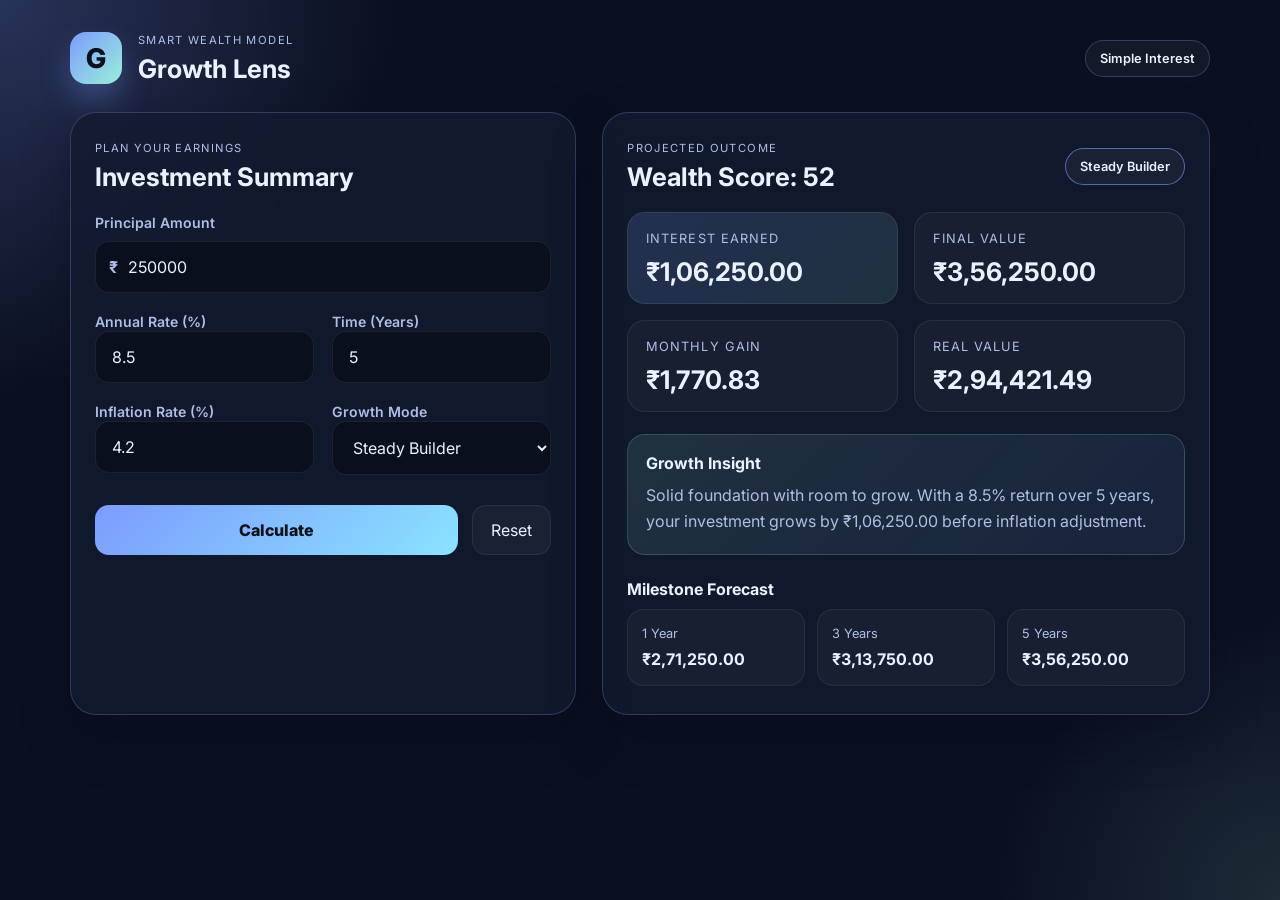
==== index.html @ 29e8a5fb "Add Growth Lens simple interest calculator" ====
<!DOCTYPE html>
<html lang="en">
  <head>
    <meta charset="UTF-8" />
    <meta name="viewport" content="width=device-width, initial-scale=1.0" />
    <title>Growth Lens | Simple Interest Calculator</title>
    <link rel="preconnect" href="https://fonts.googleapis.com" />
    <link rel="preconnect" href="https://fonts.gstatic.com" crossorigin />
    <link href="https://fonts.googleapis.com/css2?family=Inter:wght@400;500;600;700;800&display=swap" rel="stylesheet" />
    <link rel="stylesheet" href="styles.css" />
  </head>
  <body>
    <div class="page-shell">
      <header class="topbar">
        <div class="brand-wrap">
          <div class="brand-mark">G</div>
          <div>
            <p class="eyebrow">Smart Wealth Model</p>
            <h1>Growth Lens</h1>
          </div>
        </div>
        <div class="badge">Simple Interest</div>
      </header>

      <main class="dashboard">
        <section class="panel input-panel">
          <div class="section-head">
            <p class="eyebrow">Plan your earnings</p>
            <h2>Investment Summary</h2>
          </div>

          <form id="interest-form">
            <div class="field-row">
              <label for="principal">Principal Amount</label>
              <div class="input-block">
                <span class="currency">₹</span>
                <input id="principal" name="principal" type="number" min="0" step="0.01" value="250000" required />
              </div>
            </div>

            <div class="field-row two-col">
              <div>
                <label for="rate">Annual Rate (%)</label>
                <input id="rate" name="rate" type="number" min="0" step="0.01" value="8.5" required />
              </div>
              <div>
                <label for="time">Time (Years)</label>
                <input id="time" name="time" type="number" min="0" step="0.1" value="5" required />
              </div>
            </div>

            <div class="field-row two-col">
              <div>
                <label for="inflation">Inflation Rate (%)</label>
                <input id="inflation" name="inflation" type="number" min="0" step="0.1" value="4.2" />
              </div>
              <div>
                <label for="plan">Growth Mode</label>
                <select id="plan" name="plan">
                  <option value="steady">Steady Builder</option>
                  <option value="aggressive">Growth Booster</option>
                  <option value="balanced">Balanced Path</option>
                </select>
              </div>
            </div>

            <div class="actions">
              <button type="submit" class="primary-btn">Calculate</button>
              <button type="button" class="secondary-btn" id="reset-btn">Reset</button>
            </div>
          </form>
        </section>

        <section class="panel results-panel">
          <div class="result-hero">
            <div>
              <p class="eyebrow">Projected outcome</p>
              <h2 id="wealth-score">Wealth Score: 0</h2>
            </div>
            <span id="plan-tag" class="plan-tag">Steady Builder</span>
          </div>

          <div class="stats-grid">
            <article class="stat-card accent">
              <span class="label">Interest Earned</span>
              <strong id="interest-earned">₹0.00</strong>
            </article>
            <article class="stat-card">
              <span class="label">Final Value</span>
              <strong id="final-amount">₹0.00</strong>
            </article>
            <article class="stat-card">
              <span class="label">Monthly Gain</span>
              <strong id="monthly-gain">₹0.00</strong>
            </article>
            <article class="stat-card">
              <span class="label">Real Value</span>
              <strong id="real-value">₹0.00</strong>
            </article>
          </div>

          <div class="insight-box">
            <h3>Growth Insight</h3>
            <p id="insight-text">Enter your values to generate a fresh growth forecast.</p>
          </div>

          <div class="milestones">
            <h3>Milestone Forecast</h3>
            <div class="milestone-grid">
              <div class="milestone-item">
                <span>1 Year</span>
                <strong id="year-1">₹0.00</strong>
              </div>
              <div class="milestone-item">
                <span>3 Years</span>
                <strong id="year-3">₹0.00</strong>
              </div>
              <div class="milestone-item">
                <span>5 Years</span>
                <strong id="year-5">₹0.00</strong>
              </div>
            </div>
          </div>
        </section>
      </main>
    </div>

    <script src="script.js"></script>
  </body>
</html>
---- styles.css ----
:root {
  --bg: #0b1020;
  --bg-2: #121b2f;
  --panel: rgba(18, 27, 47, 0.8);
  --panel-border: rgba(149, 165, 255, 0.25);
  --text: #eaf1ff;
  --muted: #aebfe6;
  --primary: #7c9bff;
  --primary-strong: #99f0d8;
  --success: #6ee7b7;
  --warning: #ffd580;
  --shadow: rgba(9, 14, 28, 0.45);
}

* {
  box-sizing: border-box;
}

body {
  margin: 0;
  min-height: 100vh;
  font-family: "Inter", sans-serif;
  background:
    radial-gradient(circle at top left, rgba(124, 155, 255, 0.25), transparent 25%),
    radial-gradient(circle at bottom right, rgba(153, 240, 216, 0.12), transparent 18%),
    var(--bg);
  color: var(--text);
}

.page-shell {
  max-width: 1180px;
  margin: 0 auto;
  padding: 32px 20px 64px;
}

.topbar {
  display: flex;
  justify-content: space-between;
  align-items: center;
  margin-bottom: 28px;
}

.brand-wrap {
  display: flex;
  align-items: center;
  gap: 16px;
}

.brand-mark {
  width: 52px;
  height: 52px;
  display: grid;
  place-items: center;
  border-radius: 16px;
  background: linear-gradient(135deg, var(--primary), var(--primary-strong));
  color: var(--bg);
  font-size: 1.7rem;
  font-weight: 800;
  box-shadow: 0 16px 30px rgba(124, 155, 255, 0.3);
}

.eyebrow {
  margin: 0 0 6px;
  font-size: 0.7rem;
  letter-spacing: 0.12em;
  text-transform: uppercase;
  color: var(--muted);
}

h1, h2, h3, p {
  margin: 0;
}

h1 {
  font-size: clamp(1.6rem, 2vw, 2.4rem);
}

.badge,
.plan-tag {
  border: 1px solid var(--panel-border);
  background: rgba(255, 255, 255, 0.04);
  color: var(--text);
  border-radius: 999px;
  padding: 10px 14px;
  font-size: 0.8rem;
  font-weight: 600;
}

.dashboard {
  display: grid;
  grid-template-columns: 1fr 1.2fr;
  gap: 26px;
}

.panel {
  background: var(--panel);
  border: 1px solid var(--panel-border);
  border-radius: 26px;
  box-shadow: 0 22px 48px var(--shadow);
  backdrop-filter: blur(12px);
}

.input-panel {
  padding: 28px 24px;
}

.section-head {
  margin-bottom: 22px;
}

.section-head h2,
.result-hero h2 {
  font-size: clamp(1.5rem, 2vw, 2rem);
}

#interest-form {
  display: flex;
  flex-direction: column;
  gap: 18px;
}

.field-row {
  display: flex;
  flex-direction: column;
  gap: 10px;
}

.field-row.two-col {
  display: grid;
  grid-template-columns: repeat(2, minmax(0, 1fr));
  gap: 18px;
}

label {
  color: var(--muted);
  font-size: 0.88rem;
  font-weight: 600;
}

input,
select,
button {
  font: inherit;
}

input,
select {
  width: 100%;
  border: 1px solid rgba(255, 255, 255, 0.08);
  background: rgba(10, 15, 28, 0.9);
  color: var(--text);
  border-radius: 14px;
  padding: 15px 16px;
  font-size: 1rem;
  transition: border-color 0.2s ease, box-shadow 0.2s ease;
}

input:focus,
select:focus {
  outline: none;
  border-color: rgba(124, 155, 255, 0.8);
  box-shadow: 0 0 0 3px rgba(124, 155, 255, 0.18);
}

.input-block {
  position: relative;
}

.currency {
  position: absolute;
  left: 14px;
  top: 50%;
  transform: translateY(-50%);
  color: var(--muted);
  font-weight: 700;
}

.input-block input {
  padding-left: 32px;
}

.actions {
  display: flex;
  gap: 14px;
  margin-top: 12px;
}

button {
  border: none;
  border-radius: 14px;
  cursor: pointer;
  transition: transform 0.2s ease, opacity 0.2s ease;
}

button:hover {
  transform: translateY(-1px);
}

.primary-btn {
  flex: 1;
  background: linear-gradient(135deg, var(--primary), #8ae3ff);
  color: #061018;
  font-weight: 800;
  padding: 14px 18px;
}

.secondary-btn {
  background: rgba(255, 255, 255, 0.04);
  color: var(--text);
  padding: 14px 18px;
  border: 1px solid rgba(255, 255, 255, 0.08);
}

.results-panel {
  padding: 28px 24px;
}

.result-hero {
  display: flex;
  justify-content: space-between;
  align-items: center;
  gap: 20px;
  margin-bottom: 20px;
}

.stats-grid {
  display: grid;
  grid-template-columns: repeat(2, minmax(0, 1fr));
  gap: 16px;
  margin-bottom: 22px;
}

.stat-card {
  background: rgba(255, 255, 255, 0.03);
  border: 1px solid rgba(255, 255, 255, 0.08);
  border-radius: 18px;
  padding: 18px 18px 16px;
  display: flex;
  flex-direction: column;
  gap: 10px;
}

.stat-card.accent {
  background: linear-gradient(135deg, rgba(124, 155, 255, 0.18), rgba(153, 240, 216, 0.12));
}

.label {
  font-size: 0.8rem;
  color: var(--muted);
  text-transform: uppercase;
  letter-spacing: 0.08em;
}

.stat-card strong {
  font-size: clamp(1.2rem, 2vw, 1.9rem);
}

.insight-box {
  margin-bottom: 24px;
  padding: 18px 18px 20px;
  border-radius: 18px;
  background: linear-gradient(135deg, rgba(153, 240, 216, 0.12), rgba(124, 155, 255, 0.08));
  border: 1px solid rgba(153, 240, 216, 0.18);
}

.insight-box h3,
.milestones h3 {
  margin-bottom: 10px;
  font-size: 1rem;
}

.insight-box p {
  color: var(--muted);
  line-height: 1.6;
}

.milestone-grid {
  display: grid;
  grid-template-columns: repeat(3, minmax(0, 1fr));
  gap: 12px;
}

.milestone-item {
  padding: 16px 14px;
  border-radius: 16px;
  background: rgba(255, 255, 255, 0.03);
  border: 1px solid rgba(255, 255, 255, 0.07);
  display: flex;
  flex-direction: column;
  gap: 8px;
}

.milestone-item span {
  color: var(--muted);
  font-size: 0.8rem;
}

@media (max-width: 860px) {
  .dashboard {
    grid-template-columns: 1fr;
  }
}

@media (max-width: 540px) {
  .topbar,
  .result-hero,
  .actions,
  .field-row.two-col,
  .milestone-grid,
  .stats-grid {
    grid-template-columns: 1fr;
    flex-direction: column;
  }

  .topbar,
  .result-hero {
    align-items: flex-start;
  }

  .page-shell {
    padding-top: 18px;
  }
}
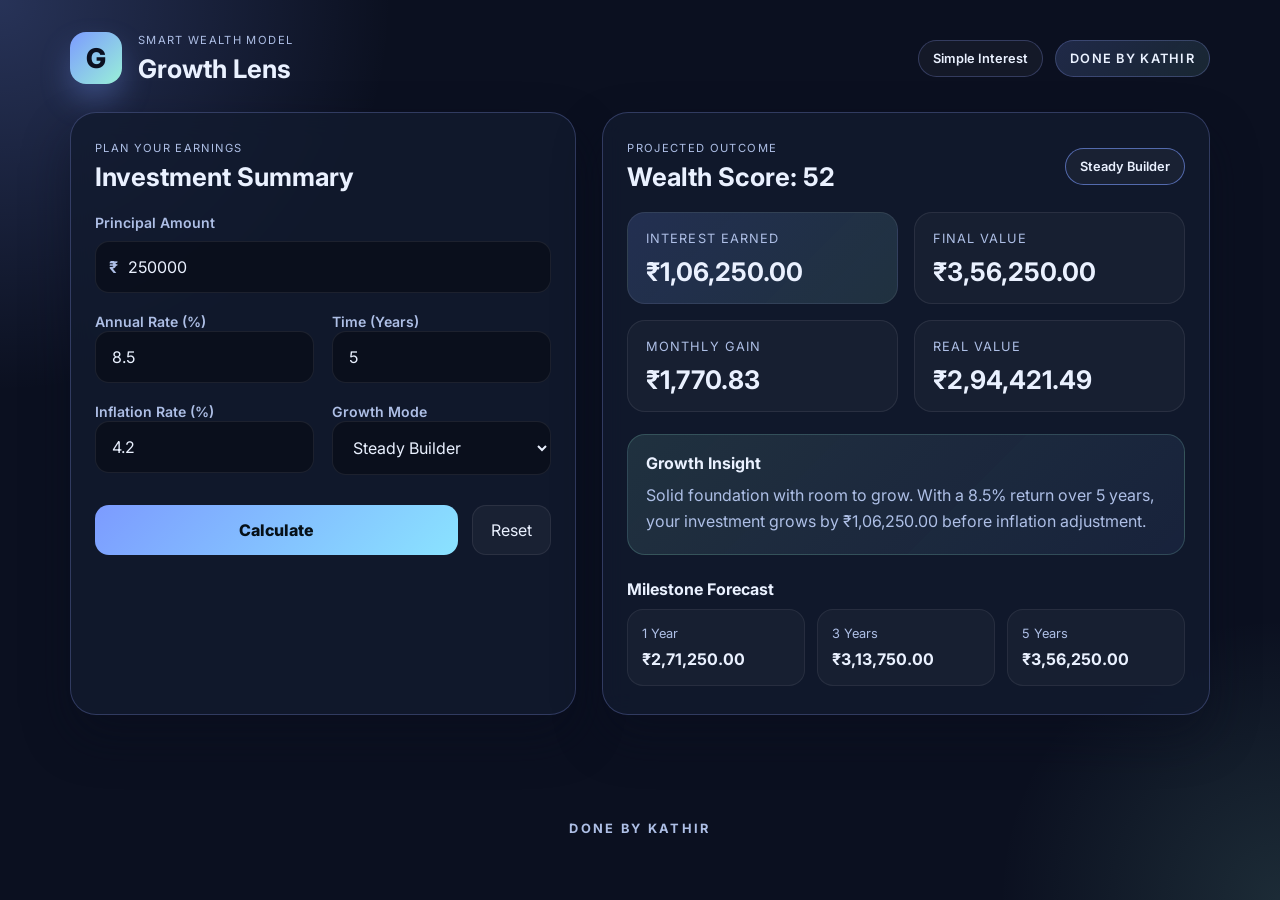
==== commit d685d18a: "Add signature branding" ====
--- a/index.html
+++ b/index.html
@@ -19,7 +19,10 @@
             <h1>Growth Lens</h1>
           </div>
         </div>
-        <div class="badge">Simple Interest</div>
+        <div class="top-badge-wrap">
+          <div class="badge">Simple Interest</div>
+          <div class="signature">DONE BY KATHIR</div>
+        </div>
       </header>
 
       <main class="dashboard">
@@ -125,6 +128,8 @@
       </main>
     </div>
 
+    <footer class="footer-signature">DONE BY KATHIR</footer>
+
     <script src="script.js"></script>
   </body>
 </html>
--- a/styles.css
+++ b/styles.css
@@ -38,6 +38,15 @@
   justify-content: space-between;
   align-items: center;
   margin-bottom: 28px;
+  gap: 20px;
+}
+
+.top-badge-wrap {
+  display: flex;
+  align-items: center;
+  gap: 12px;
+  flex-wrap: wrap;
+  justify-content: flex-end;
 }
 
 .brand-wrap {
@@ -76,7 +85,8 @@
 }
 
 .badge,
-.plan-tag {
+.plan-tag,
+.signature {
   border: 1px solid var(--panel-border);
   background: rgba(255, 255, 255, 0.04);
   color: var(--text);
@@ -84,6 +94,11 @@
   padding: 10px 14px;
   font-size: 0.8rem;
   font-weight: 600;
+}
+
+.signature {
+  background: linear-gradient(135deg, rgba(124, 155, 255, 0.18), rgba(153, 240, 216, 0.1));
+  letter-spacing: 0.1em;
 }
 
 .dashboard {
@@ -295,6 +310,16 @@
   font-size: 0.8rem;
 }
 
+.footer-signature {
+  text-align: center;
+  margin-top: 26px;
+  padding: 16px 18px 8px;
+  color: var(--muted);
+  letter-spacing: 0.18em;
+  font-size: 0.8rem;
+  font-weight: 700;
+}
+
 @media (max-width: 860px) {
   .dashboard {
     grid-template-columns: 1fr;
